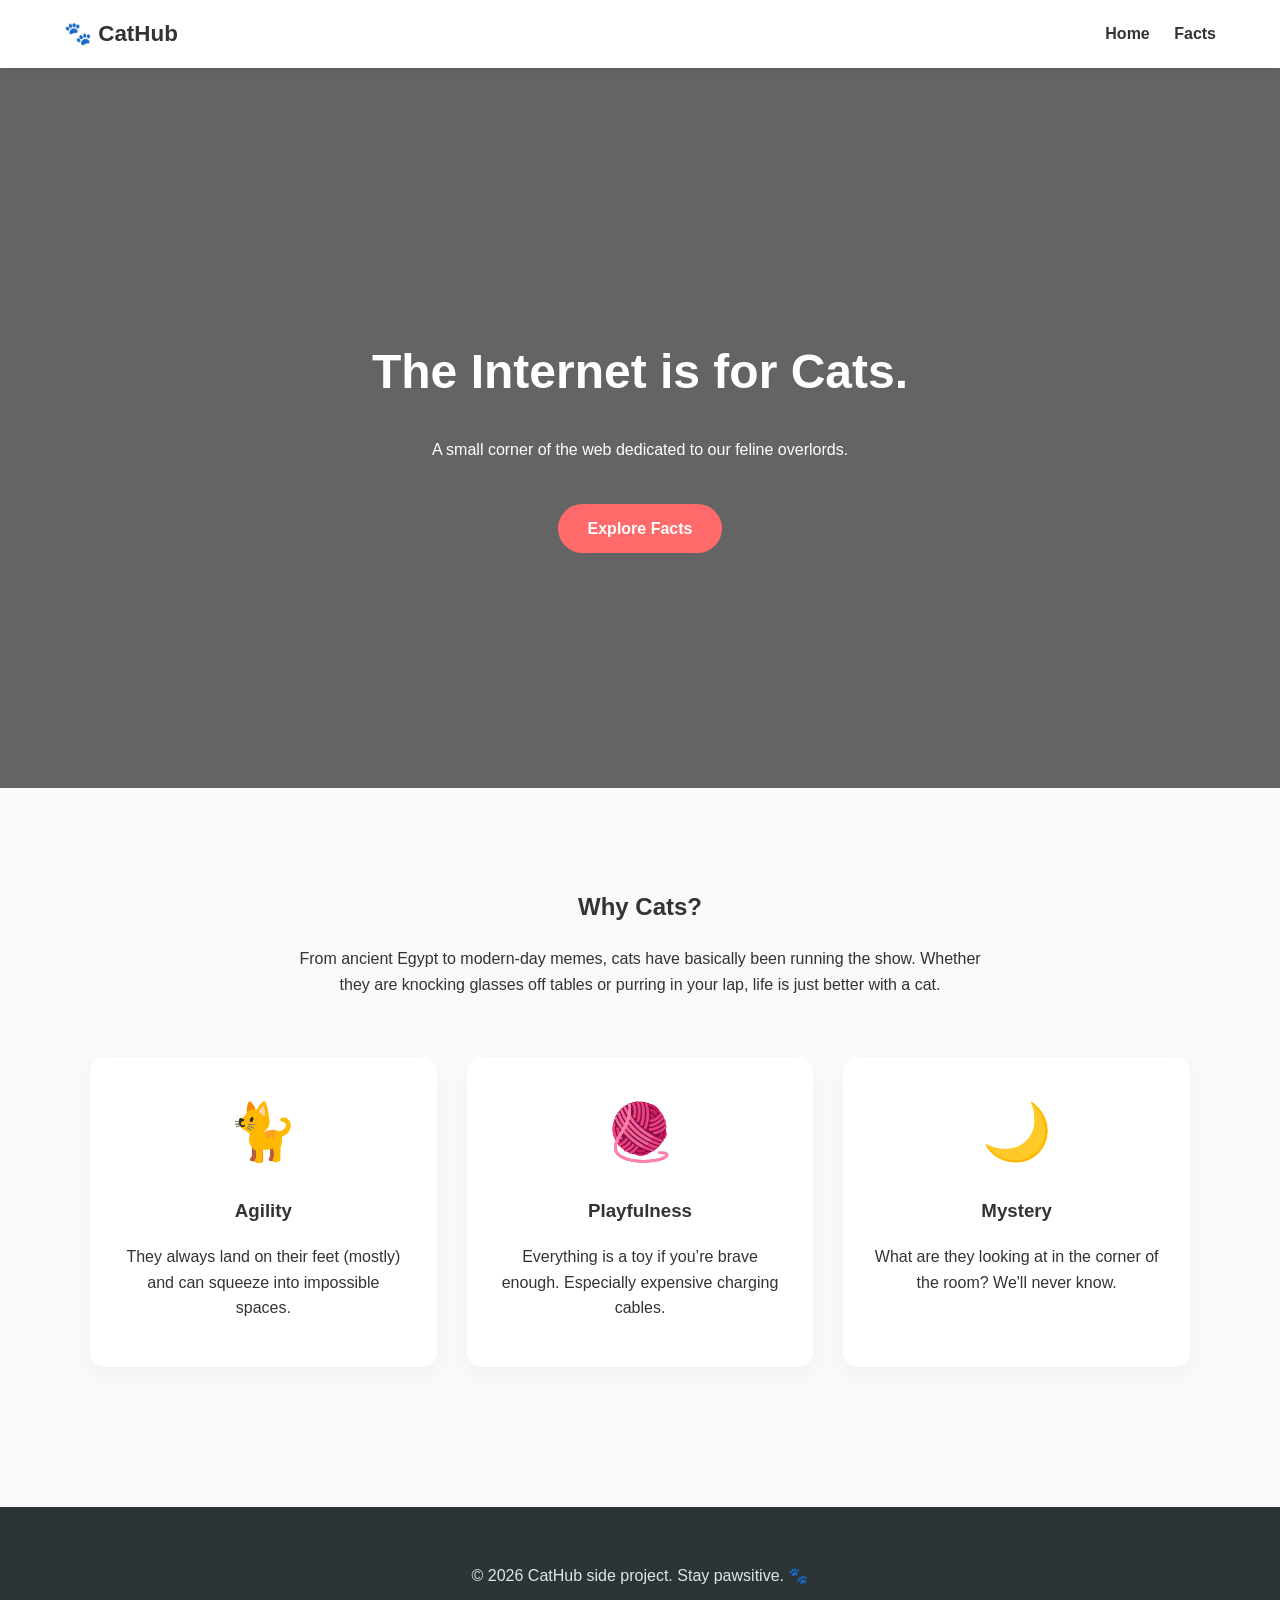
==== index.html @ 5255698d "m" ====
<!DOCTYPE html>
<html lang="en">
<head>
    <meta charset="UTF-8">
    <meta name="viewport" content="width=device-width, initial-scale=1.0">
    <title>CatHub | Home</title>
    <link rel="stylesheet" href="style.css">
</head>
<body>
    <nav>
        <a href="index.html" class="logo">🐾 CatHub</a>
        <div>
            <a href="index.html">Home</a>
            <a href="facts.html">Facts</a>
        </div>
    </nav>

    <header class="hero">
        <h1>The Internet is for Cats.</h1>
        <p>A small corner of the web dedicated to our feline overlords.</p>
        <a href="facts.html" class="btn">Explore Facts</a>
    </header>

    <section class="container content-section">
        <div class="intro-text">
            <h2>Why Cats?</h2>
            <p>From ancient Egypt to modern-day memes, cats have basically been running the show. Whether they are knocking glasses off tables or purring in your lap, life is just better with a cat.</p>
        </div>

        <div class="features">
            <div class="feature-item">
                <span>🐈</span>
                <h3>Agility</h3>
                <p>They always land on their feet (mostly) and can squeeze into impossible spaces.</p>
            </div>
            <div class="feature-item">
                <span>🧶</span>
                <h3>Playfulness</h3>
                <p>Everything is a toy if you’re brave enough. Especially expensive charging cables.</p>
            </div>
            <div class="feature-item">
                <span>🌙</span>
                <h3>Mystery</h3>
                <p>What are they looking at in the corner of the room? We'll never know.</p>
            </div>
        </div>
    </section>
    <footer>
        <p>&copy; 2026 CatHub side project. Stay pawsitive. 🐾</p>
    </footer>
</body>
</html>
---- style.css ----
/* =========================================
   GLOBAL STYLES (Used on both pages)
   ========================================= */
body {
    font-family: -apple-system, BlinkMacSystemFont, "Segoe UI", Roboto, Helvetica, Arial, sans-serif;
    margin: 0;
    line-height: 1.6;
    color: #333;
    background-color: #f9f9f9;
}

.container {
    max-width: 1100px;
    margin: 0 auto;
    padding: 0 20px;
}

/* Navigation Bar */
nav {
    display: flex;
    justify-content: space-between;
    align-items: center;
    padding: 1rem 5%;
    background: #fff;
    box-shadow: 0 2px 5px rgba(0,0,0,0.05);
}

nav a {
    text-decoration: none;
    color: #333;
    margin-left: 20px;
    font-weight: 600;
    transition: color 0.3s;
}

nav a:hover { color: #ff6b6b; }

.logo { margin-left: 0; font-size: 1.4rem; }

/* Global Footer */
footer {
    background: #2d3436;
    color: #dfe6e9;
    text-align: center;
    padding: 40px 0;
    margin-top: 60px;
}

/* =========================================
   INDEX PAGE STYLES (Home)
   ========================================= */

/* Hero Header */
.hero {
    height: 80vh;
    display: flex;
    flex-direction: column;
    justify-content: center;
    align-items: center;
    text-align: center;
    background: linear-gradient(rgba(0,0,0,0.6), rgba(0,0,0,0.6)), 
                url('https://placecats.com/1200/800');
    background-size: cover;
    background-position: center;
    color: white;
}

.hero h1 { font-size: 3rem; margin-bottom: 10px; }

.btn {
    margin-top: 25px;
    padding: 12px 30px;
    background: #ff6b6b;
    color: white;
    border-radius: 50px;
    text-decoration: none;
    font-weight: bold;
    transition: transform 0.2s, background 0.3s;
}

.btn:hover { 
    background: #ee5253; 
    transform: translateY(-3px);
}

/* Feature Section */
.content-section {
    padding: 80px 0;
    text-align: center;
}

.intro-text {
    max-width: 700px;
    margin: 0 auto 60px auto;
}

.features {
    display: flex;
    justify-content: center;
    gap: 30px;
    flex-wrap: wrap;
}

.feature-item {
    flex: 1;
    min-width: 280px;
    background: white;
    padding: 30px;
    border-radius: 15px;
    box-shadow: 0 10px 20px rgba(0,0,0,0.03);
}

.feature-item span {
    font-size: 3.5rem;
    display: block;
    margin-bottom: 15px;
}

/* =========================================
   FACTS PAGE STYLES (Facts / Grid)
   ========================================= */

.facts-header {
    text-align: center;
    padding: 50px 0 20px;
}

/* The Grid Layout */
.grid {
    display: grid;
    grid-template-columns: repeat(auto-fit, minmax(300px, 1fr));
    gap: 25px;
    padding: 40px 0;
}

/* Fact Card Styling */
.fact-card {
    background: white;
    padding: 25px;
    border-radius: 12px;
    box-shadow: 0 4px 15px rgba(0,0,0,0.05);
    border-top: 5px solid #ff6b6b;
    transition: transform 0.3s;
}

.fact-card:hover {
    transform: translateY(-5px);
}

.fact-card h3 {
    margin-top: 0;
    color: #ff6b6b;
    font-size: 1.3rem;
}

.fact-card p {
    font-size: 1rem;
    color: #636e72;
    margin-bottom: 0;
}
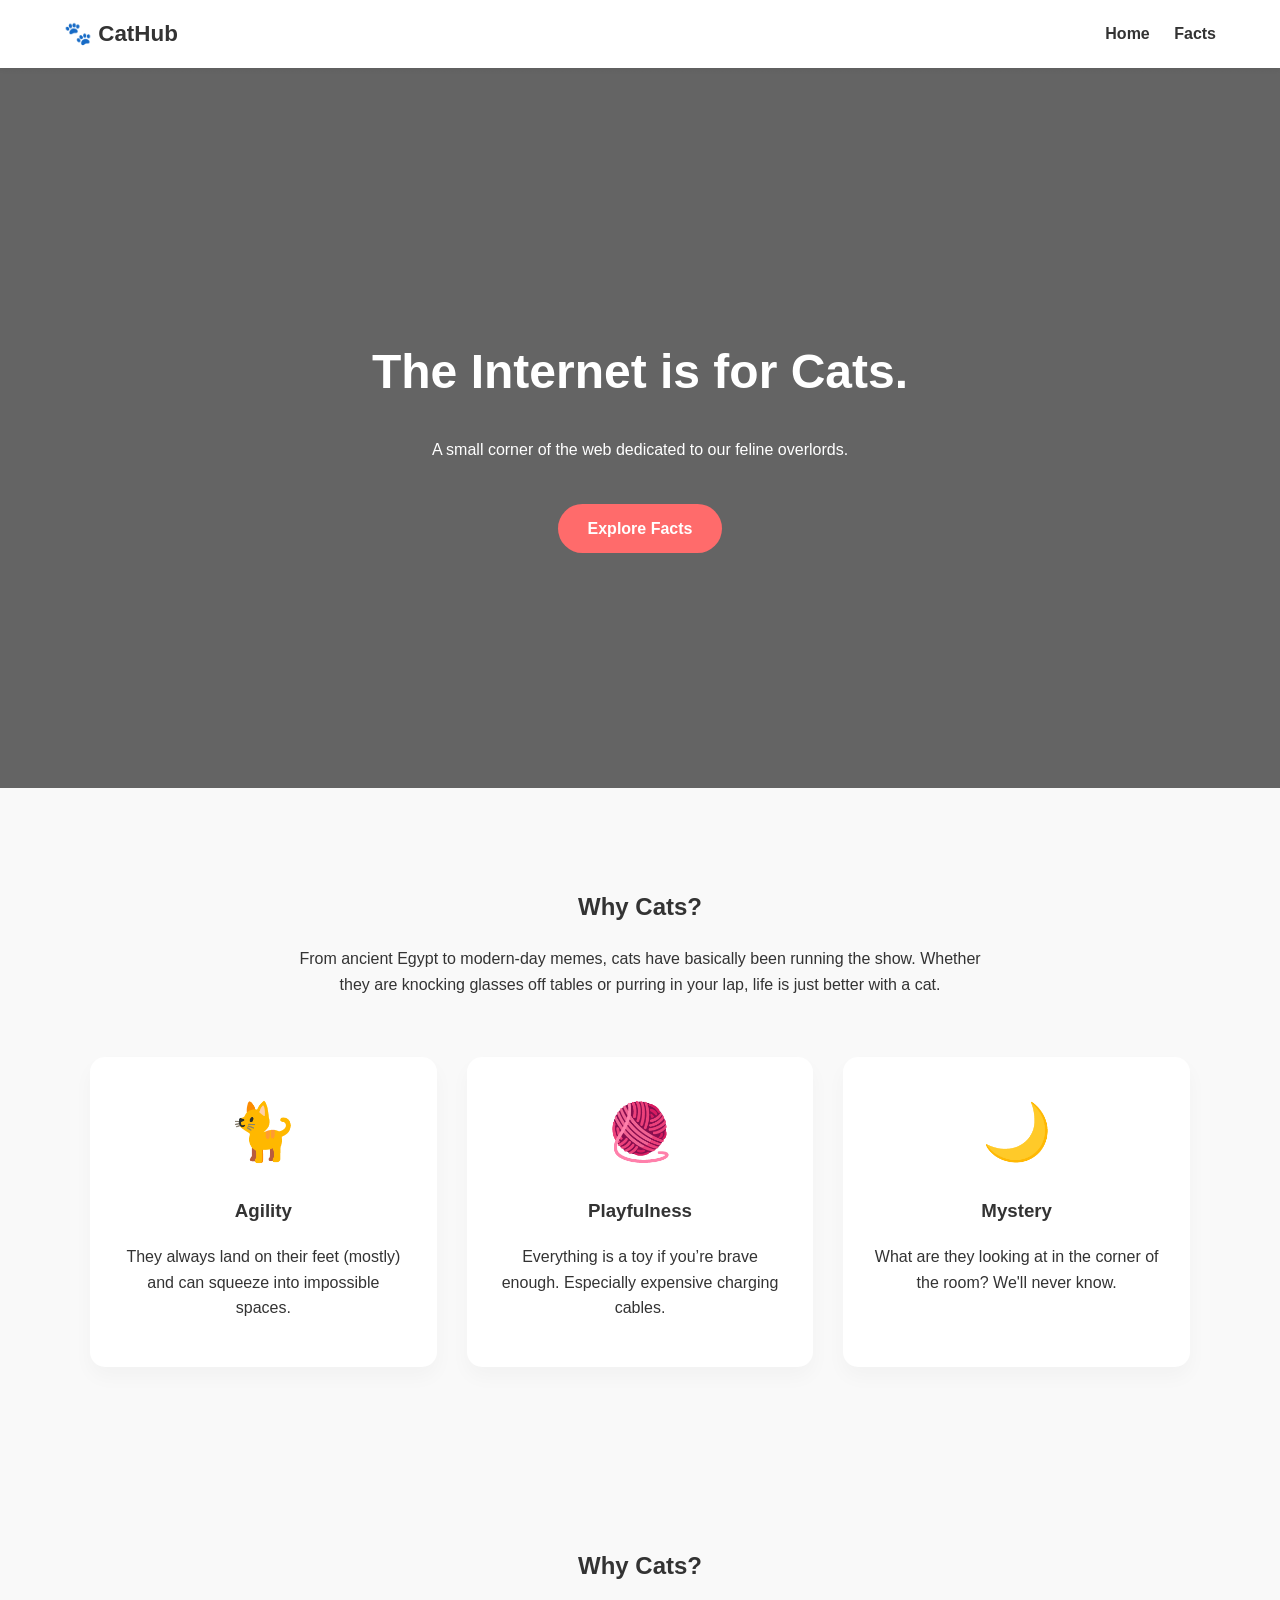
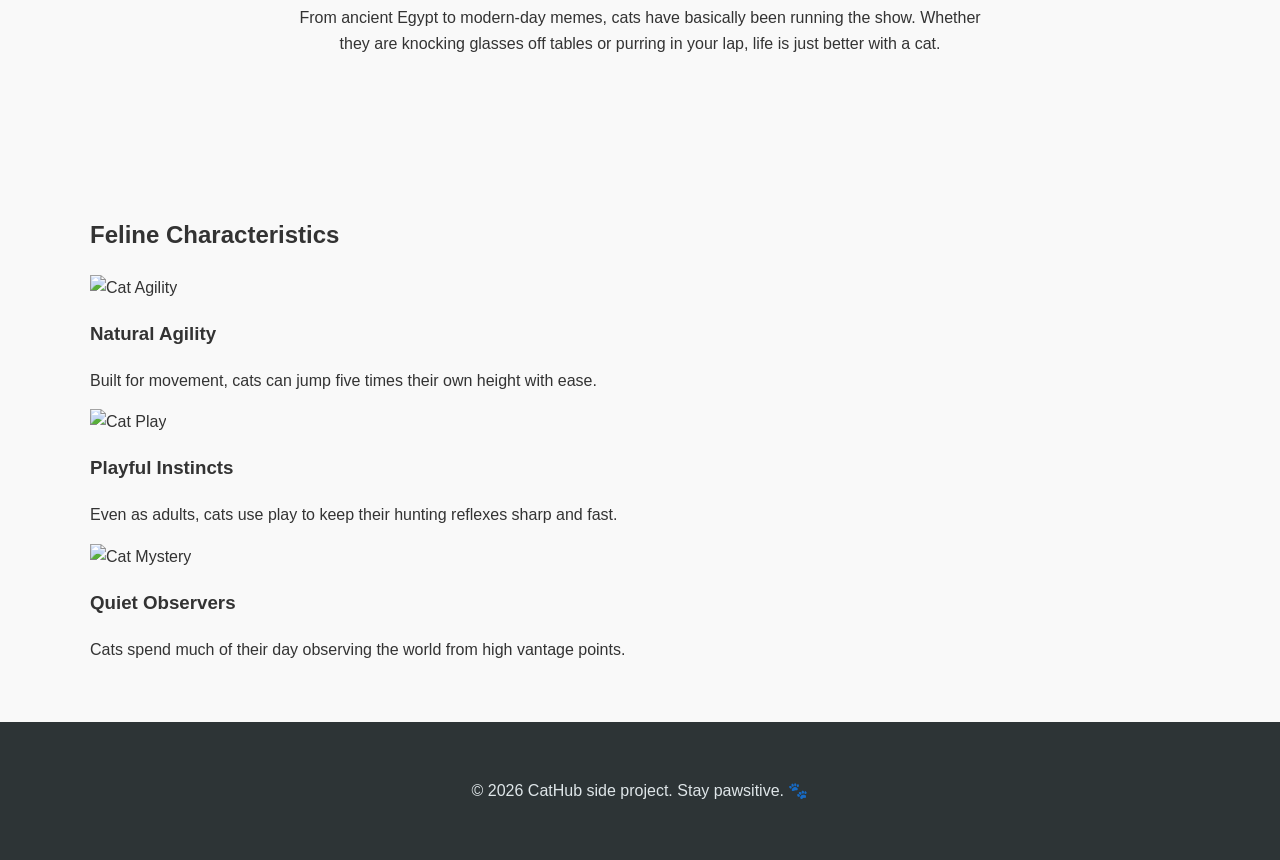
==== commit 68a42fe2: "added new sections to index" ====
--- a/index.html
+++ b/index.html
@@ -45,6 +45,45 @@
             </div>
         </div>
     </section>
+    <section class="container content-section">
+    <div class="intro-text">
+        <h2>Why Cats?</h2>
+        <p>From ancient Egypt to modern-day memes, cats have basically been running the show. Whether they are knocking glasses off tables or purring in your lap, life is just better with a cat.</p>
+    </div>
+</section>
+
+<section class="image-features-bg">
+    <div class="container">
+        <h2 class="section-title">Feline Characteristics</h2>
+        <div class="features-grid">
+            
+            <div class="feature-card">
+                <img src="https://images.unsplash.com/photo-1514888286974-6c03e2ca1dba?auto=format&fit=crop&w=500&q=80" alt="Cat Agility">
+                <div class="feature-info">
+                    <h3>Natural Agility</h3>
+                    <p>Built for movement, cats can jump five times their own height with ease.</p>
+                </div>
+            </div>
+
+            <div class="feature-card">
+                <img src="https://images.unsplash.com/photo-1495360010541-f48722b34f7d?auto=format&fit=crop&w=500&q=80" alt="Cat Play">
+                <div class="feature-info">
+                    <h3>Playful Instincts</h3>
+                    <p>Even as adults, cats use play to keep their hunting reflexes sharp and fast.</p>
+                </div>
+            </div>
+
+            <div class="feature-card">
+                <img src="https://images.unsplash.com/photo-1513245533132-31f507417b26?auto=format&fit=crop&w=500&q=80" alt="Cat Mystery">
+                <div class="feature-info">
+                    <h3>Quiet Observers</h3>
+                    <p>Cats spend much of their day observing the world from high vantage points.</p>
+                </div>
+            </div>
+
+        </div>
+    </div>
+</section>
     <footer>
         <p>&copy; 2026 CatHub side project. Stay pawsitive. 🐾</p>
     </footer>
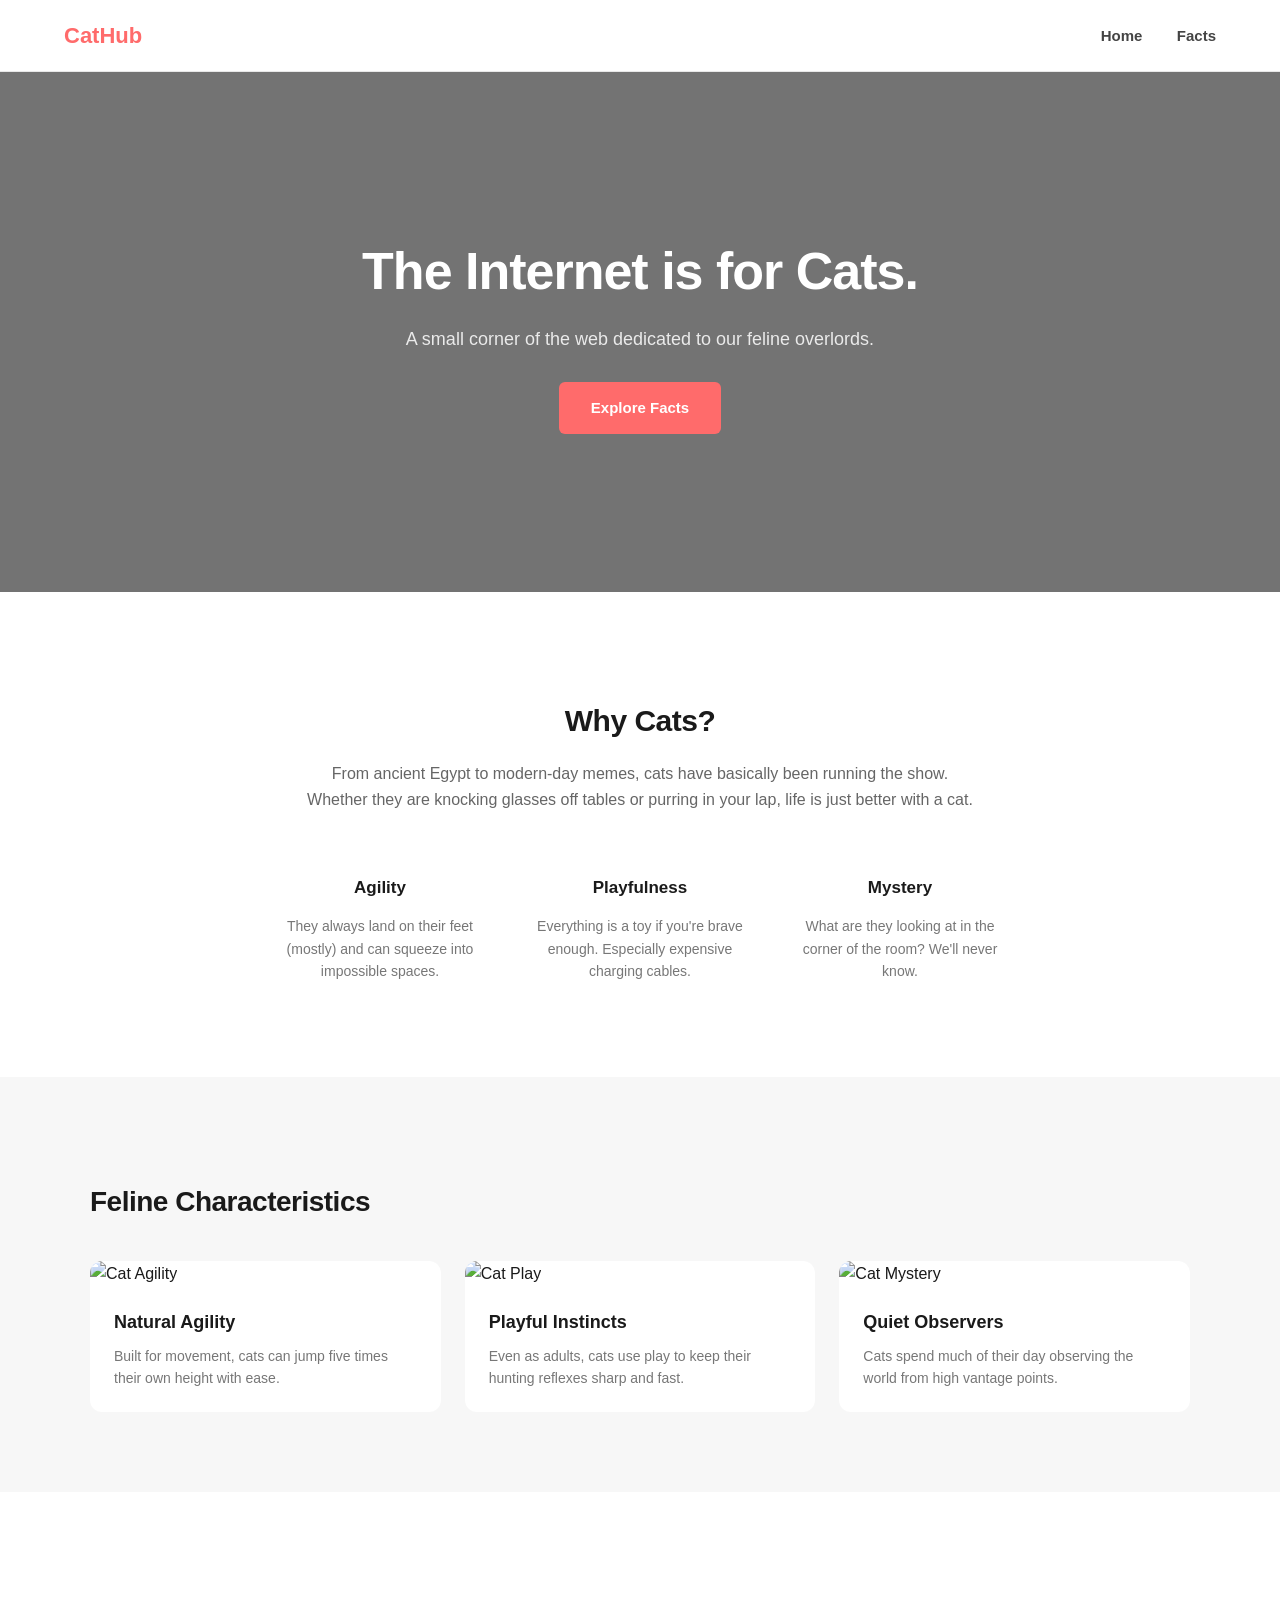
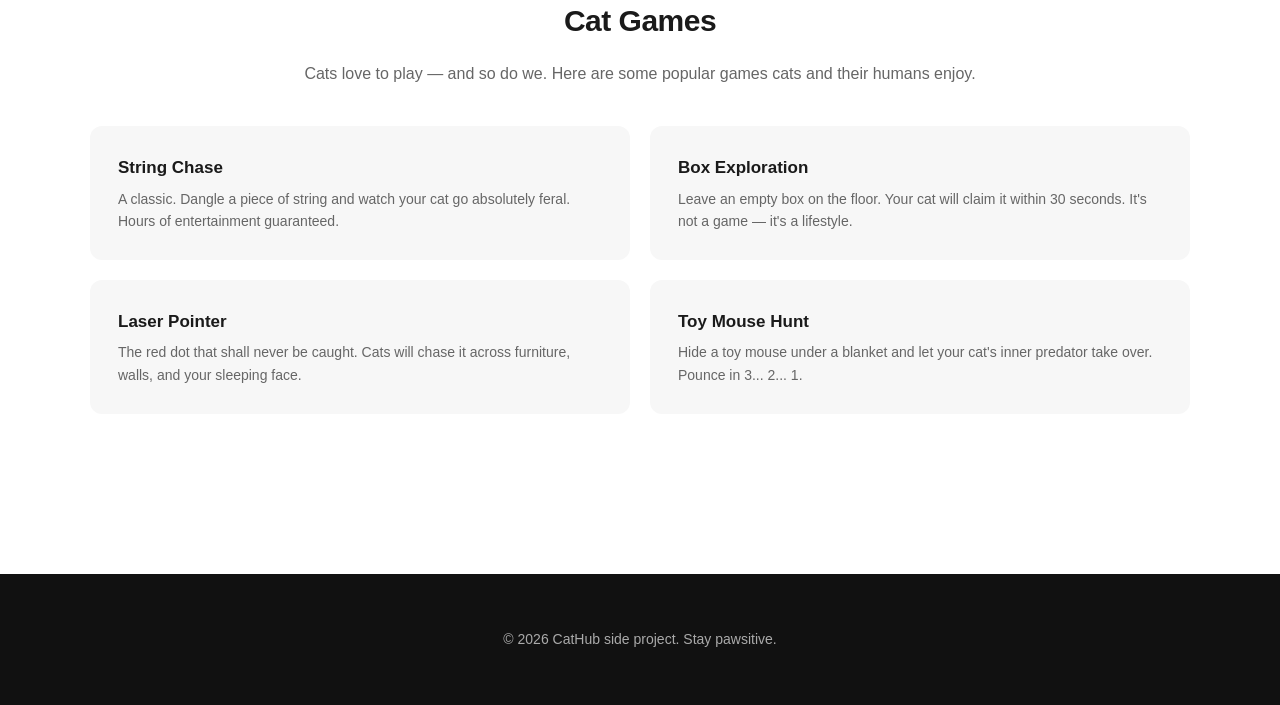
==== commit d333a8a2: "updated home" ====
--- a/index.html
+++ b/index.html
@@ -8,7 +8,7 @@
 </head>
 <body>
     <nav>
-        <a href="index.html" class="logo">🐾 CatHub</a>
+        <a href="index.html" class="logo">CatHub</a>
         <div>
             <a href="index.html">Home</a>
             <a href="facts.html">Facts</a>
@@ -29,63 +29,85 @@
 
         <div class="features">
             <div class="feature-item">
-                <span>🐈</span>
                 <h3>Agility</h3>
                 <p>They always land on their feet (mostly) and can squeeze into impossible spaces.</p>
             </div>
             <div class="feature-item">
-                <span>🧶</span>
                 <h3>Playfulness</h3>
-                <p>Everything is a toy if you’re brave enough. Especially expensive charging cables.</p>
+                <p>Everything is a toy if you're brave enough. Especially expensive charging cables.</p>
             </div>
             <div class="feature-item">
-                <span>🌙</span>
                 <h3>Mystery</h3>
                 <p>What are they looking at in the corner of the room? We'll never know.</p>
             </div>
         </div>
     </section>
-    <section class="container content-section">
-    <div class="intro-text">
-        <h2>Why Cats?</h2>
-        <p>From ancient Egypt to modern-day memes, cats have basically been running the show. Whether they are knocking glasses off tables or purring in your lap, life is just better with a cat.</p>
-    </div>
-</section>
 
-<section class="image-features-bg">
-    <div class="container">
-        <h2 class="section-title">Feline Characteristics</h2>
-        <div class="features-grid">
-            
-            <div class="feature-card">
-                <img src="https://images.unsplash.com/photo-1514888286974-6c03e2ca1dba?auto=format&fit=crop&w=500&q=80" alt="Cat Agility">
-                <div class="feature-info">
-                    <h3>Natural Agility</h3>
-                    <p>Built for movement, cats can jump five times their own height with ease.</p>
+    <section class="image-features-bg">
+        <div class="container">
+            <h2 class="section-title">Feline Characteristics</h2>
+            <div class="features-grid">
+                <div class="feature-card">
+                    <img src="https://images.unsplash.com/photo-1514888286974-6c03e2ca1dba?auto=format&fit=crop&w=500&q=80" alt="Cat Agility">
+                    <div class="feature-info">
+                        <h3>Natural Agility</h3>
+                        <p>Built for movement, cats can jump five times their own height with ease.</p>
+                    </div>
+                </div>
+                <div class="feature-card">
+                    <img src="https://images.unsplash.com/photo-1495360010541-f48722b34f7d?auto=format&fit=crop&w=500&q=80" alt="Cat Play">
+                    <div class="feature-info">
+                        <h3>Playful Instincts</h3>
+                        <p>Even as adults, cats use play to keep their hunting reflexes sharp and fast.</p>
+                    </div>
+                </div>
+                <div class="feature-card">
+                    <img src="https://images.unsplash.com/photo-1513245533132-31f507417b26?auto=format&fit=crop&w=500&q=80" alt="Cat Mystery">
+                    <div class="feature-info">
+                        <h3>Quiet Observers</h3>
+                        <p>Cats spend much of their day observing the world from high vantage points.</p>
+                    </div>
                 </div>
             </div>
+        </div>
+    </section>
 
-            <div class="feature-card">
-                <img src="https://images.unsplash.com/photo-1495360010541-f48722b34f7d?auto=format&fit=crop&w=500&q=80" alt="Cat Play">
-                <div class="feature-info">
-                    <h3>Playful Instincts</h3>
-                    <p>Even as adults, cats use play to keep their hunting reflexes sharp and fast.</p>
+    <section class="container content-section">
+        <div class="intro-text">
+            <h2>Cat Games</h2>
+            <p>Cats love to play — and so do we. Here are some popular games cats and their humans enjoy.</p>
+        </div>
+
+        <div class="games-grid">
+            <div class="game-card">
+                <div>
+                    <h3>String Chase</h3>
+                    <p>A classic. Dangle a piece of string and watch your cat go absolutely feral. Hours of entertainment guaranteed.</p>
                 </div>
             </div>
-
-            <div class="feature-card">
-                <img src="https://images.unsplash.com/photo-1513245533132-31f507417b26?auto=format&fit=crop&w=500&q=80" alt="Cat Mystery">
-                <div class="feature-info">
-                    <h3>Quiet Observers</h3>
-                    <p>Cats spend much of their day observing the world from high vantage points.</p>
+            <div class="game-card">
+                <div>
+                    <h3>Box Exploration</h3>
+                    <p>Leave an empty box on the floor. Your cat will claim it within 30 seconds. It's not a game — it's a lifestyle.</p>
                 </div>
             </div>
+            <div class="game-card">
+                <div>
+                    <h3>Laser Pointer</h3>
+                    <p>The red dot that shall never be caught. Cats will chase it across furniture, walls, and your sleeping face.</p>
+                </div>
+            </div>
+            <div class="game-card">
+                <div>
+                    <h3>Toy Mouse Hunt</h3>
+                    <p>Hide a toy mouse under a blanket and let your cat's inner predator take over. Pounce in 3... 2... 1.</p>
+                </div>
+            </div>
+        </div>
+    </section>
 
-        </div>
-    </div>
-</section>
     <footer>
-        <p>&copy; 2026 CatHub side project. Stay pawsitive. 🐾</p>
+        <p>&copy; 2026 CatHub side project. Stay pawsitive.</p>
     </footer>
 </body>
 </html>
--- a/style.css
+++ b/style.css
@@ -1,160 +1,269 @@
 /* =========================================
-   GLOBAL STYLES (Used on both pages)
+   GLOBAL STYLES
    ========================================= */
 body {
-    font-family: -apple-system, BlinkMacSystemFont, "Segoe UI", Roboto, Helvetica, Arial, sans-serif;
-    margin: 0;
+    font-family: Arial, sans-serif;
+    margin: 0;
+    padding: 0;
     line-height: 1.6;
-    color: #333;
-    background-color: #f9f9f9;
+    color: #1a1a1a;
+    background-color: #ffffff;
 }
 
 .container {
-    max-width: 1100px;
+    width: 1100px;
     margin: 0 auto;
     padding: 0 20px;
 }
 
-/* Navigation Bar */
+/* Navigation */
 nav {
     display: flex;
     justify-content: space-between;
     align-items: center;
-    padding: 1rem 5%;
-    background: #fff;
-    box-shadow: 0 2px 5px rgba(0,0,0,0.05);
+    padding: 18px 5%;
+    background: #ffffff;
+    border-bottom: 1px solid #e8e8e8;
+    position: sticky;
+    top: 0;
+    z-index: 10;
 }
 
 nav a {
     text-decoration: none;
-    color: #333;
-    margin-left: 20px;
+    color: #444;
+    margin-left: 30px;
+    font-size: 15px;
     font-weight: 600;
-    transition: color 0.3s;
+    transition: color 0.2s;
 }
 
 nav a:hover { color: #ff6b6b; }
 
-.logo { margin-left: 0; font-size: 1.4rem; }
-
-/* Global Footer */
+.logo { margin-left: 0; font-size: 22px; color: #ff6b6b; font-weight: 700; }
+
+/* Footer */
 footer {
-    background: #2d3436;
-    color: #dfe6e9;
+    background: #111;
+    color: #aaa;
     text-align: center;
     padding: 40px 0;
-    margin-top: 60px;
-}
-
-/* =========================================
-   INDEX PAGE STYLES (Home)
-   ========================================= */
-
-/* Hero Header */
+    margin-top: 80px;
+    font-size: 14px;
+}
+
+/* =========================================
+   HERO
+   ========================================= */
 .hero {
-    height: 80vh;
+    height: 520px;
     display: flex;
     flex-direction: column;
     justify-content: center;
     align-items: center;
     text-align: center;
-    background: linear-gradient(rgba(0,0,0,0.6), rgba(0,0,0,0.6)), 
+    background: linear-gradient(rgba(0,0,0,0.55), rgba(0,0,0,0.55)),
                 url('https://placecats.com/1200/800');
     background-size: cover;
     background-position: center;
-    color: white;
-}
-
-.hero h1 { font-size: 3rem; margin-bottom: 10px; }
+    color: #ffffff;
+}
+
+.hero h1 {
+    font-size: 52px;
+    font-weight: 700;
+    margin: 0 0 12px;
+    letter-spacing: -1px;
+}
+
+.hero p {
+    font-size: 18px;
+    opacity: 0.85;
+    margin: 0;
+}
 
 .btn {
-    margin-top: 25px;
-    padding: 12px 30px;
+    margin-top: 28px;
+    padding: 14px 32px;
     background: #ff6b6b;
-    color: white;
-    border-radius: 50px;
+    color: #ffffff;
+    border-radius: 6px;
     text-decoration: none;
-    font-weight: bold;
-    transition: transform 0.2s, background 0.3s;
-}
-
-.btn:hover { 
-    background: #ee5253; 
-    transform: translateY(-3px);
-}
-
-/* Feature Section */
+    font-weight: 700;
+    font-size: 15px;
+    display: inline-block;
+    transition: background 0.2s, transform 0.2s;
+}
+
+.btn:hover {
+    background: #e85555;
+    transform: translateY(-2px);
+}
+
+/* =========================================
+   CONTENT SECTIONS
+   ========================================= */
 .content-section {
     padding: 80px 0;
     text-align: center;
 }
 
 .intro-text {
-    max-width: 700px;
-    margin: 0 auto 60px auto;
-}
-
+    max-width: 680px;
+    margin: 0 auto;
+}
+
+.intro-text h2 {
+    font-size: 30px;
+    font-weight: 700;
+    margin-bottom: 14px;
+    letter-spacing: -0.5px;
+}
+
+.intro-text p {
+    color: #666;
+    font-size: 16px;
+}
+
+.section-title {
+    font-size: 28px;
+    font-weight: 700;
+    margin-bottom: 36px;
+    letter-spacing: -0.5px;
+}
+
+/* Feature emoji row */
 .features {
     display: flex;
     justify-content: center;
-    gap: 30px;
-    flex-wrap: wrap;
+    gap: 40px;
+    margin-top: 50px;
 }
 
 .feature-item {
+    width: 220px;
+    text-align: center;
+}
+
+.feature-item span { font-size: 38px; }
+
+.feature-item h3 {
+    margin: 12px 0 8px;
+    font-size: 17px;
+    font-weight: 700;
+}
+
+.feature-item p {
+    font-size: 14px;
+    color: #777;
+}
+
+/* =========================================
+   IMAGE FEATURE CARDS
+   ========================================= */
+.image-features-bg {
+    background-color: #f7f7f7;
+    padding: 80px 0;
+}
+
+.features-grid {
+    display: flex;
+    justify-content: space-between;
+    gap: 24px;
+}
+
+.feature-card {
     flex: 1;
-    min-width: 280px;
-    background: white;
-    padding: 30px;
-    border-radius: 15px;
-    box-shadow: 0 10px 20px rgba(0,0,0,0.03);
-}
-
-.feature-item span {
-    font-size: 3.5rem;
-    display: block;
-    margin-bottom: 15px;
-}
-
-/* =========================================
-   FACTS PAGE STYLES (Facts / Grid)
-   ========================================= */
-
-.facts-header {
-    text-align: center;
-    padding: 50px 0 20px;
-}
-
-/* The Grid Layout */
-.grid {
+    background: #ffffff;
+    border-radius: 12px;
+    overflow: hidden;
+    transition: transform 0.25s, box-shadow 0.25s;
+}
+
+.feature-card:hover {
+    transform: translateY(-6px);
+    box-shadow: 0 12px 28px rgba(0,0,0,0.09);
+}
+
+.feature-card img {
+    width: 100%;
+    height: 200px;
+    object-fit: cover;
+}
+
+.feature-info {
+    padding: 22px 24px;
+}
+
+.feature-info h3 {
+    margin: 0 0 8px;
+    font-size: 18px;
+    font-weight: 700;
+    color: #1a1a1a;
+}
+
+.feature-info p {
+    margin: 0;
+    color: #777;
+    font-size: 14px;
+    line-height: 1.6;
+}
+
+/* =========================================
+   CAT GAMES
+   ========================================= */
+.games-grid {
     display: grid;
-    grid-template-columns: repeat(auto-fit, minmax(300px, 1fr));
-    gap: 25px;
-    padding: 40px 0;
-}
-
-/* Fact Card Styling */
-.fact-card {
-    background: white;
-    padding: 25px;
+    grid-template-columns: repeat(2, 1fr);
+    gap: 20px;
+    margin-top: 40px;
+    text-align: left;
+}
+
+.game-card {
+    background: #f7f7f7;
     border-radius: 12px;
-    box-shadow: 0 4px 15px rgba(0,0,0,0.05);
-    border-top: 5px solid #ff6b6b;
-    transition: transform 0.3s;
-}
-
-.fact-card:hover {
-    transform: translateY(-5px);
-}
-
-.fact-card h3 {
-    margin-top: 0;
-    color: #ff6b6b;
-    font-size: 1.3rem;
-}
-
-.fact-card p {
-    font-size: 1rem;
-    color: #636e72;
-    margin-bottom: 0;
+    padding: 28px;
+    display: flex;
+    gap: 20px;
+    align-items: flex-start;
+    transition: background 0.2s, transform 0.2s;
+}
+
+.game-card:hover {
+    background: #fff0f0;
+    transform: translateY(-3px);
+}
+
+.game-card .icon {
+    font-size: 32px;
+    line-height: 1;
+    flex-shrink: 0;
+}
+
+.game-card h3 {
+    margin: 0 0 6px;
+    font-size: 17px;
+    font-weight: 700;
+    color: #1a1a1a;
+}
+
+.game-card p {
+    margin: 0;
+    font-size: 14px;
+    color: #666;
+    line-height: 1.6;
+}
+
+
+/* =========================================
+   RESPONSIVE
+   ========================================= */
+@media (max-width: 1100px) {
+    .container { width: 90%; }
+    .features-grid { flex-direction: column; align-items: center; }
+    .feature-card { width: 100%; max-width: 500px; }
+    .fact-card { width: 100%; }
+    .games-grid { grid-template-columns: 1fr; }
+    .features { flex-direction: column; align-items: center; }
 }
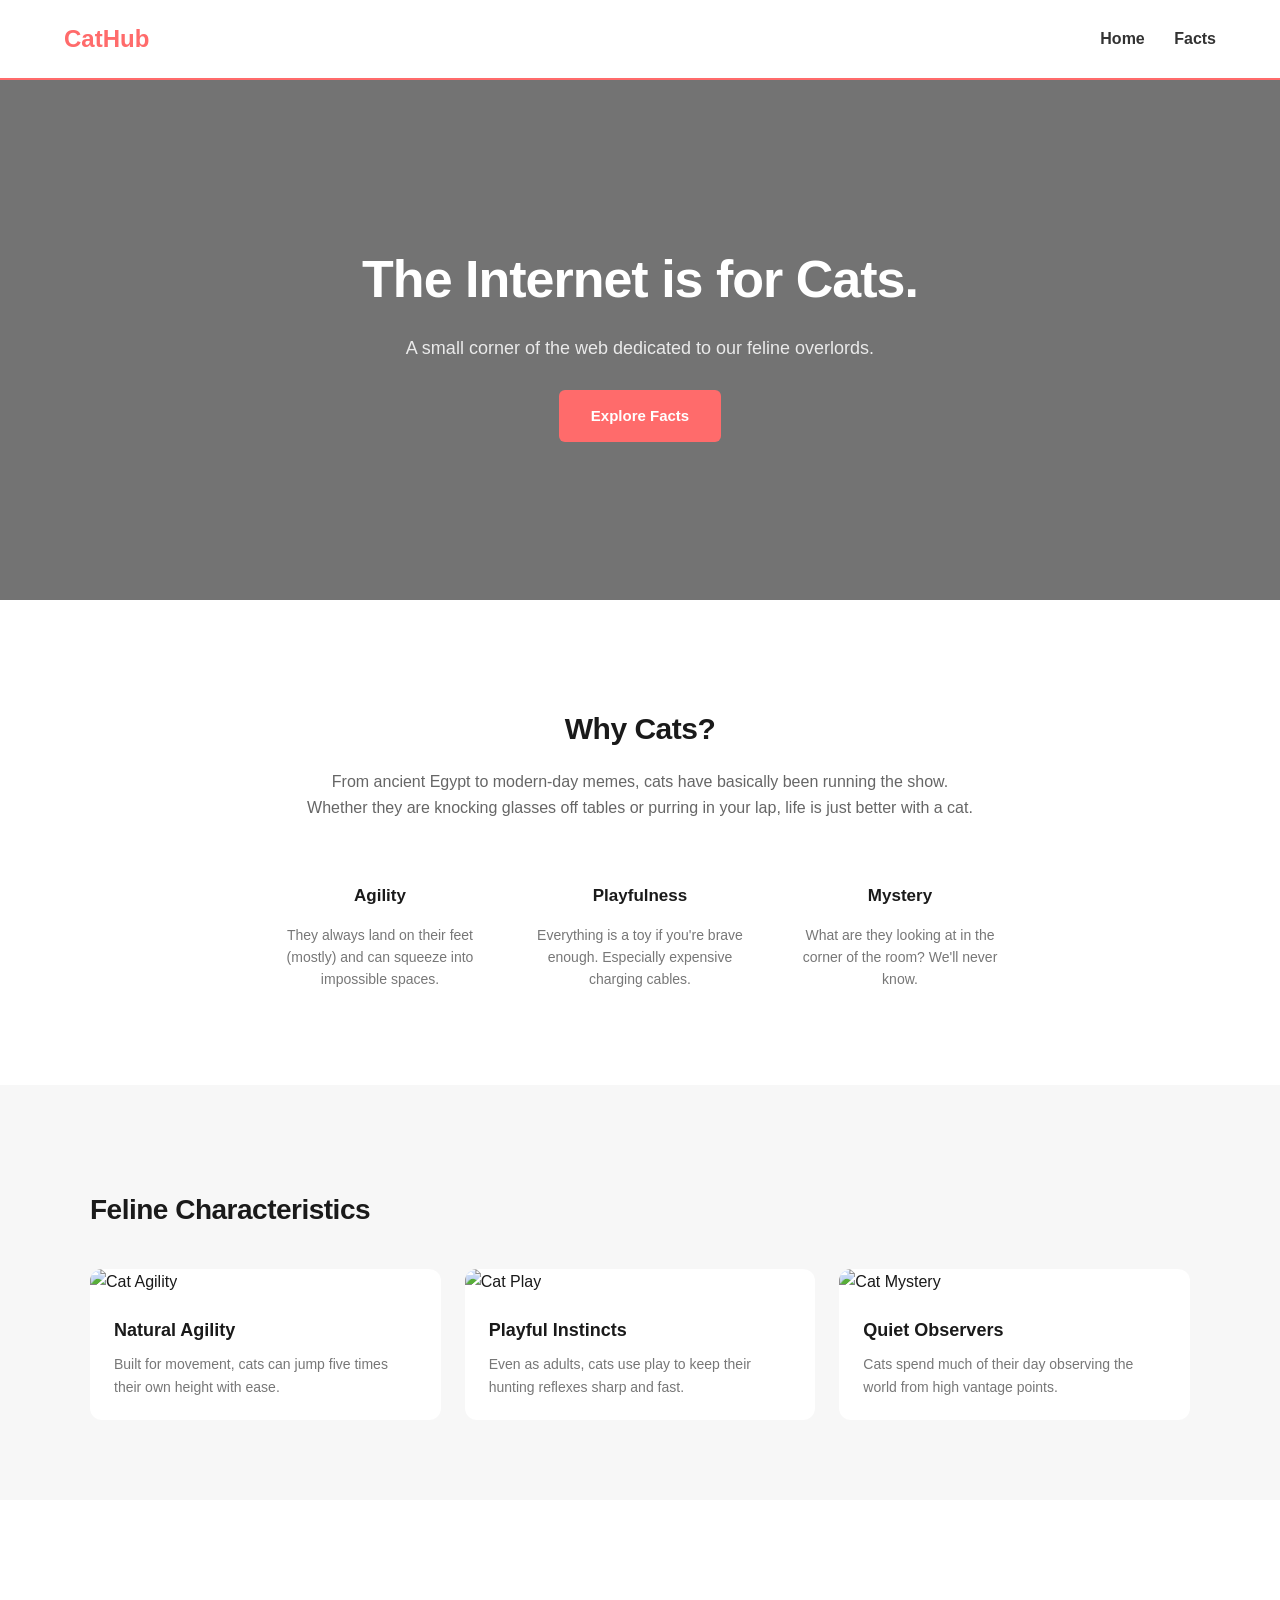
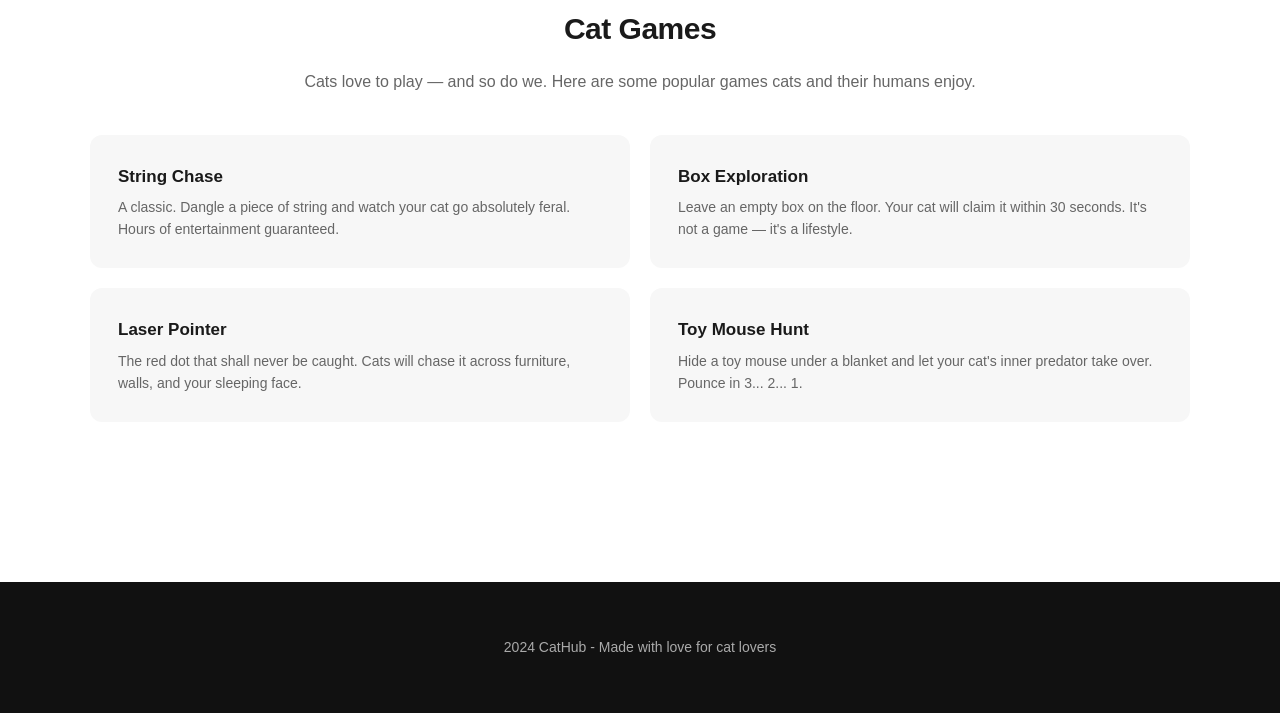
==== commit 7c02670f: "final changes" ====
--- a/index.html
+++ b/index.html
@@ -107,7 +107,7 @@
     </section>
 
     <footer>
-        <p>&copy; 2026 CatHub side project. Stay pawsitive.</p>
+        <p>2024 CatHub - Made with love for cat lovers</p>
     </footer>
 </body>
 </html>
--- a/style.css
+++ b/style.css
@@ -1,6 +1,3 @@
-/* =========================================
-   GLOBAL STYLES
-   ========================================= */
 body {
     font-family: Arial, sans-serif;
     margin: 0;
@@ -16,33 +13,29 @@
     padding: 0 20px;
 }
 
-/* Navigation */
 nav {
+    
     display: flex;
     justify-content: space-between;
     align-items: center;
-    padding: 18px 5%;
+    padding: 20px 5%;
     background: #ffffff;
-    border-bottom: 1px solid #e8e8e8;
-    position: sticky;
-    top: 0;
-    z-index: 10;
+    border-bottom: 2px solid #ff6b6b;
 }
 
 nav a {
     text-decoration: none;
-    color: #444;
-    margin-left: 30px;
-    font-size: 15px;
-    font-weight: 600;
-    transition: color 0.2s;
+    color: #333333;
+    margin-left: 25px;
+    font-weight: bold;
+    font-size: 16px;
+    transition: 0.3s;
 }
 
 nav a:hover { color: #ff6b6b; }
 
-.logo { margin-left: 0; font-size: 22px; color: #ff6b6b; font-weight: 700; }
-
-/* Footer */
+.logo { margin-left: 0; font-size: 24px; color: #ff6b6b; text-decoration: none; }
+
 footer {
     background: #111;
     color: #aaa;
@@ -52,9 +45,6 @@
     font-size: 14px;
 }
 
-/* =========================================
-   HERO
-   ========================================= */
 .hero {
     height: 520px;
     display: flex;
@@ -100,9 +90,6 @@
     transform: translateY(-2px);
 }
 
-/* =========================================
-   CONTENT SECTIONS
-   ========================================= */
 .content-section {
     padding: 80px 0;
     text-align: center;
@@ -132,7 +119,6 @@
     letter-spacing: -0.5px;
 }
 
-/* Feature emoji row */
 .features {
     display: flex;
     justify-content: center;
@@ -158,9 +144,6 @@
     color: #777;
 }
 
-/* =========================================
-   IMAGE FEATURE CARDS
-   ========================================= */
 .image-features-bg {
     background-color: #f7f7f7;
     padding: 80px 0;
@@ -209,9 +192,6 @@
     line-height: 1.6;
 }
 
-/* =========================================
-   CAT GAMES
-   ========================================= */
 .games-grid {
     display: grid;
     grid-template-columns: repeat(2, 1fr);
@@ -255,10 +235,6 @@
     line-height: 1.6;
 }
 
-
-/* =========================================
-   RESPONSIVE
-   ========================================= */
 @media (max-width: 1100px) {
     .container { width: 90%; }
     .features-grid { flex-direction: column; align-items: center; }
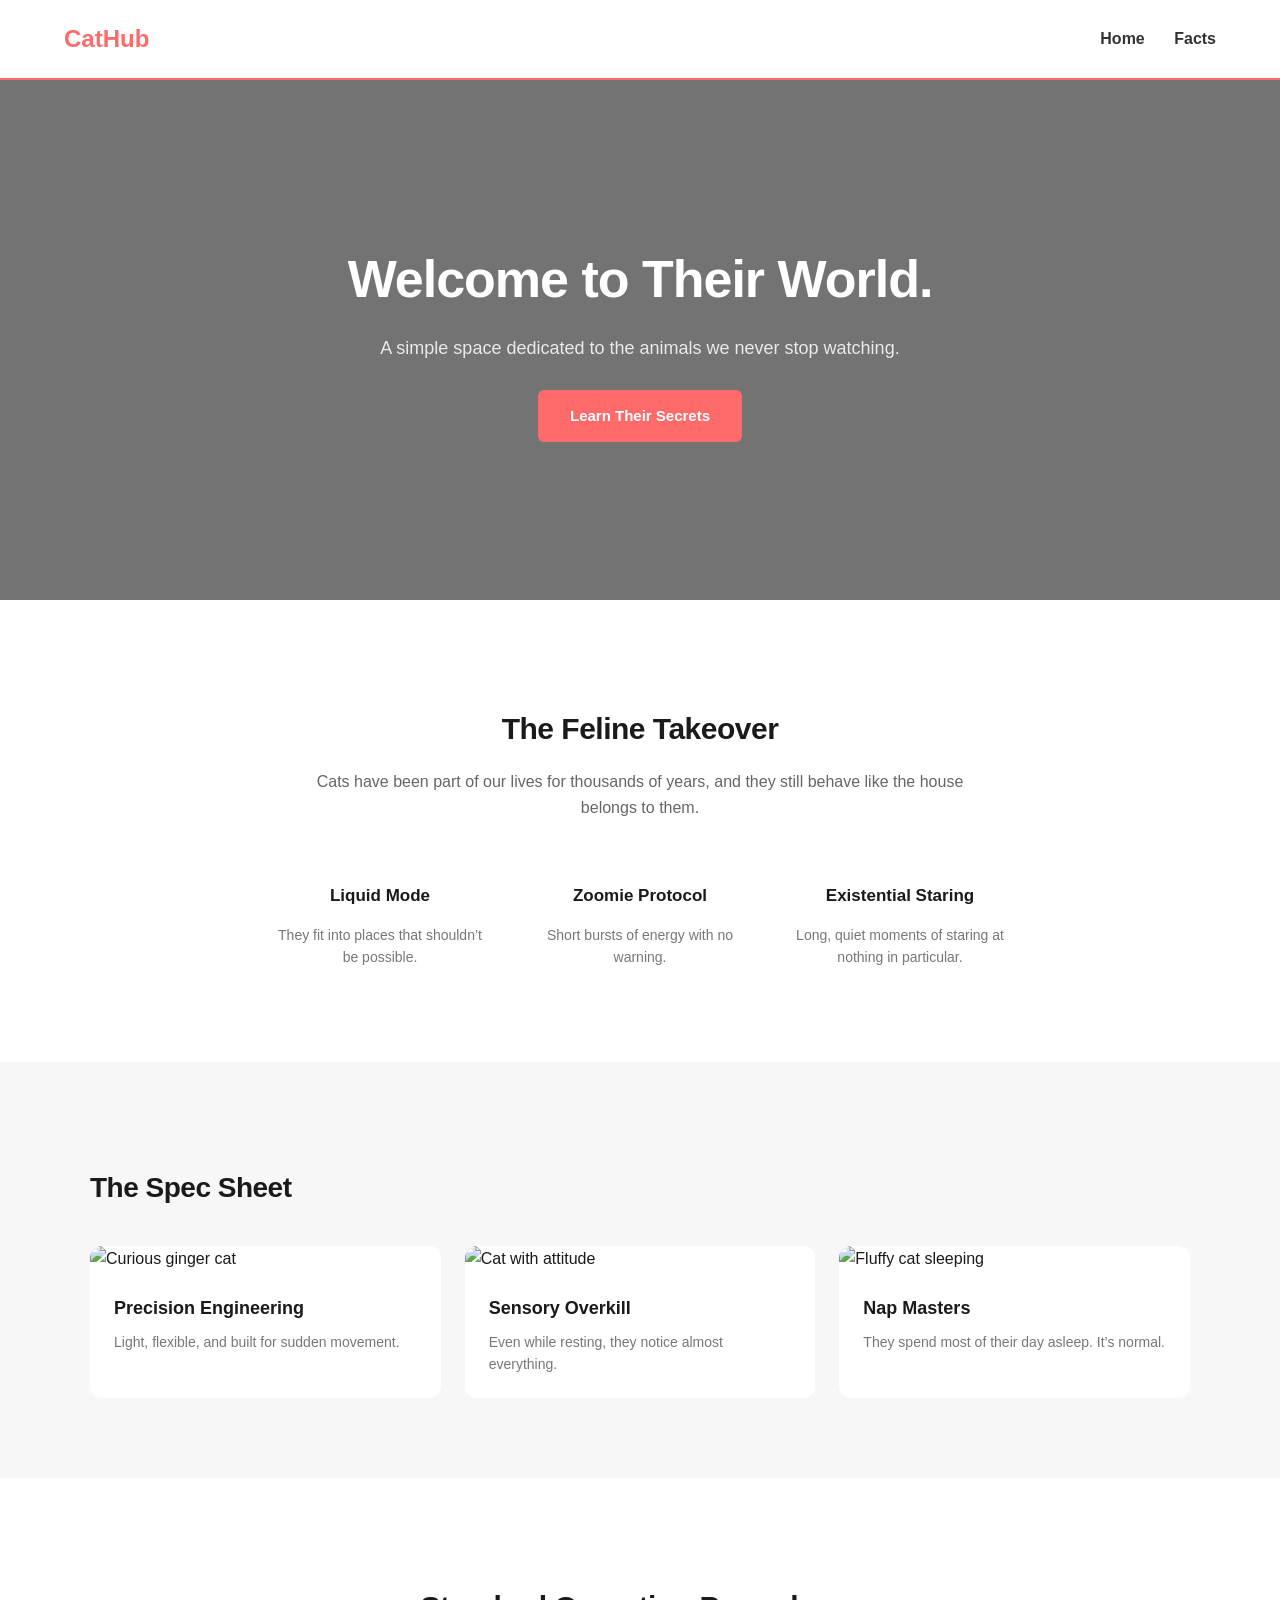
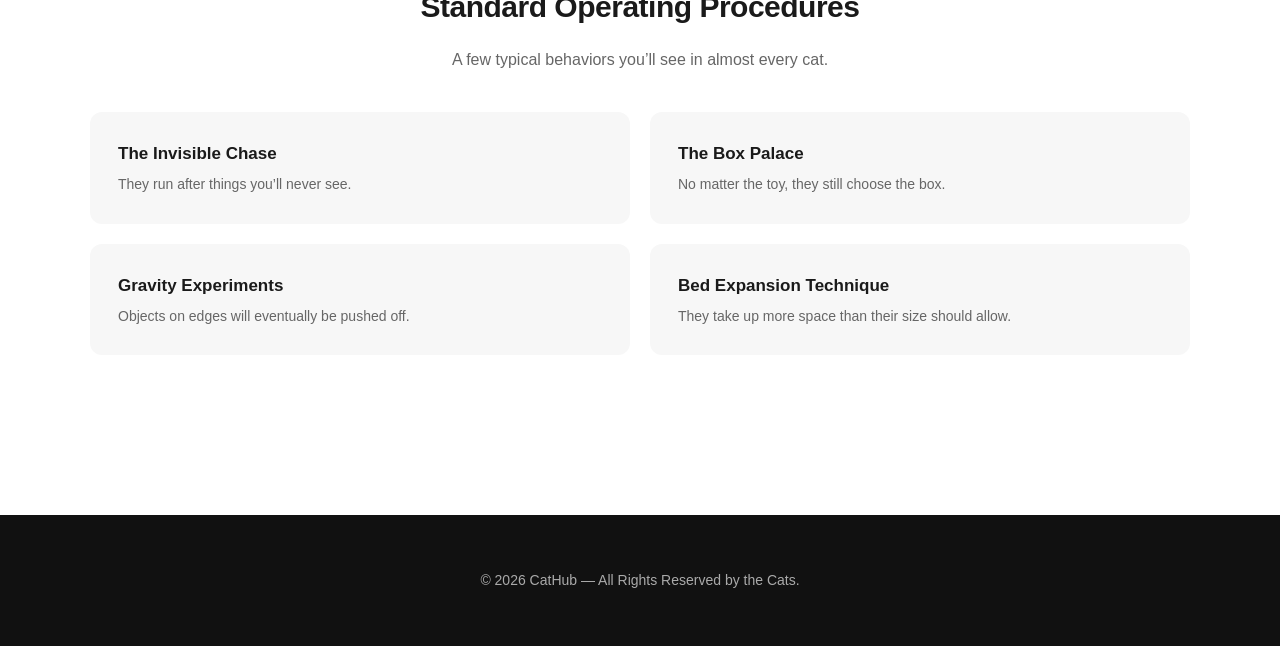
==== commit 8e44b383: "new images in index" ====
--- a/index.html
+++ b/index.html
@@ -3,7 +3,7 @@
 <head>
     <meta charset="UTF-8">
     <meta name="viewport" content="width=device-width, initial-scale=1.0">
-    <title>CatHub | Home</title>
+    <title>CatHub | The Internet’s True Purpose</title>
     <link rel="stylesheet" href="style.css">
 </head>
 <body>
@@ -16,98 +16,105 @@
     </nav>
 
     <header class="hero">
-        <h1>The Internet is for Cats.</h1>
-        <p>A small corner of the web dedicated to our feline overlords.</p>
-        <a href="facts.html" class="btn">Explore Facts</a>
+        <h1>Welcome to Their World.</h1>
+        <p>A simple space dedicated to the animals we never stop watching.</p>
+        <a href="facts.html" class="btn">Learn Their Secrets</a>
     </header>
 
     <section class="container content-section">
         <div class="intro-text">
-            <h2>Why Cats?</h2>
-            <p>From ancient Egypt to modern-day memes, cats have basically been running the show. Whether they are knocking glasses off tables or purring in your lap, life is just better with a cat.</p>
+            <h2>The Feline Takeover</h2>
+            <p>Cats have been part of our lives for thousands of years, and they still behave like the house belongs to them.</p>
         </div>
 
         <div class="features">
             <div class="feature-item">
-                <h3>Agility</h3>
-                <p>They always land on their feet (mostly) and can squeeze into impossible spaces.</p>
+                <h3>Liquid Mode</h3>
+                <p>They fit into places that shouldn’t be possible.</p>
             </div>
             <div class="feature-item">
-                <h3>Playfulness</h3>
-                <p>Everything is a toy if you're brave enough. Especially expensive charging cables.</p>
+                <h3>Zoomie Protocol</h3>
+                <p>Short bursts of energy with no warning.</p>
             </div>
             <div class="feature-item">
-                <h3>Mystery</h3>
-                <p>What are they looking at in the corner of the room? We'll never know.</p>
+                <h3>Existential Staring</h3>
+                <p>Long, quiet moments of staring at nothing in particular.</p>
             </div>
         </div>
     </section>
 
     <section class="image-features-bg">
         <div class="container">
-            <h2 class="section-title">Feline Characteristics</h2>
+            <h2 class="section-title">The Spec Sheet</h2>
             <div class="features-grid">
+
                 <div class="feature-card">
-                    <img src="https://images.unsplash.com/photo-1514888286974-6c03e2ca1dba?auto=format&fit=crop&w=500&q=80" alt="Cat Agility">
+                    <img src="https://images.unsplash.com/photo-1518791841217-8f162f1e1131?fm=jpg&q=60&w=3000&auto=format&fit=crop&ixlib=rb-4.1.0&ixid=M3wxMjA3fDB8MHxzZWFyY2h8NHx8Y2F0c3xlbnwwfHwwfHx8MA%3D%3D" alt="Curious ginger cat">
                     <div class="feature-info">
-                        <h3>Natural Agility</h3>
-                        <p>Built for movement, cats can jump five times their own height with ease.</p>
+                        <h3>Precision Engineering</h3>
+                        <p>Light, flexible, and built for sudden movement.</p>
                     </div>
                 </div>
+
                 <div class="feature-card">
-                    <img src="https://images.unsplash.com/photo-1495360010541-f48722b34f7d?auto=format&fit=crop&w=500&q=80" alt="Cat Play">
+                    <img src="https://images.unsplash.com/photo-1516280030429-27679b3dc9cf?w=600&auto=format&fit=crop&q=60&ixlib=rb-4.1.0&ixid=M3wxMjA3fDB8MHxzZWFyY2h8MTJ8fGNhdHN8ZW58MHx8MHx8fDA%3D" alt="Cat with attitude">
                     <div class="feature-info">
-                        <h3>Playful Instincts</h3>
-                        <p>Even as adults, cats use play to keep their hunting reflexes sharp and fast.</p>
+                        <h3>Sensory Overkill</h3>
+                        <p>Even while resting, they notice almost everything.</p>
                     </div>
                 </div>
+
                 <div class="feature-card">
-                    <img src="https://images.unsplash.com/photo-1513245533132-31f507417b26?auto=format&fit=crop&w=500&q=80" alt="Cat Mystery">
+                    <img src="https://images.unsplash.com/photo-1541781774459-bb2af2f05b55?fm=jpg&q=60&w=3000&auto=format&fit=crop&ixlib=rb-4.1.0&ixid=M3wxMjA3fDB8MHxzZWFyY2h8MTh8fGNhdHN8ZW58MHx8MHx8fDA%3D" alt="Fluffy cat sleeping">
                     <div class="feature-info">
-                        <h3>Quiet Observers</h3>
-                        <p>Cats spend much of their day observing the world from high vantage points.</p>
+                        <h3>Nap Masters</h3>
+                        <p>They spend most of their day asleep. It’s normal.</p>
                     </div>
                 </div>
+
             </div>
         </div>
     </section>
 
     <section class="container content-section">
         <div class="intro-text">
-            <h2>Cat Games</h2>
-            <p>Cats love to play — and so do we. Here are some popular games cats and their humans enjoy.</p>
+            <h2>Standard Operating Procedures</h2>
+            <p>A few typical behaviors you’ll see in almost every cat.</p>
         </div>
 
         <div class="games-grid">
             <div class="game-card">
                 <div>
-                    <h3>String Chase</h3>
-                    <p>A classic. Dangle a piece of string and watch your cat go absolutely feral. Hours of entertainment guaranteed.</p>
+                    <h3>The Invisible Chase</h3>
+                    <p>They run after things you’ll never see.</p>
                 </div>
             </div>
+
             <div class="game-card">
                 <div>
-                    <h3>Box Exploration</h3>
-                    <p>Leave an empty box on the floor. Your cat will claim it within 30 seconds. It's not a game — it's a lifestyle.</p>
+                    <h3>The Box Palace</h3>
+                    <p>No matter the toy, they still choose the box.</p>
                 </div>
             </div>
+
             <div class="game-card">
                 <div>
-                    <h3>Laser Pointer</h3>
-                    <p>The red dot that shall never be caught. Cats will chase it across furniture, walls, and your sleeping face.</p>
+                    <h3>Gravity Experiments</h3>
+                    <p>Objects on edges will eventually be pushed off.</p>
                 </div>
             </div>
+
             <div class="game-card">
                 <div>
-                    <h3>Toy Mouse Hunt</h3>
-                    <p>Hide a toy mouse under a blanket and let your cat's inner predator take over. Pounce in 3... 2... 1.</p>
+                    <h3>Bed Expansion Technique</h3>
+                    <p>They take up more space than their size should allow.</p>
                 </div>
             </div>
         </div>
     </section>
 
     <footer>
-        <p>2024 CatHub - Made with love for cat lovers</p>
+        <p>&copy; 2026 CatHub — All Rights Reserved by the Cats.</p>
     </footer>
 </body>
 </html>
--- a/style.css
+++ b/style.css
@@ -53,7 +53,7 @@
     align-items: center;
     text-align: center;
     background: linear-gradient(rgba(0,0,0,0.55), rgba(0,0,0,0.55)),
-                url('https://placecats.com/1200/800');
+                url('https://images.unsplash.com/photo-1532386236358-a33d8a9434e3?fm=jpg&q=60&w=3000&auto=format&fit=crop&ixlib=rb-4.1.0&ixid=M3wxMjA3fDB8MHxzZWFyY2h8MjB8fGNhdHN8ZW58MHx8MHx8fDA%3D');
     background-size: cover;
     background-position: center;
     color: #ffffff;
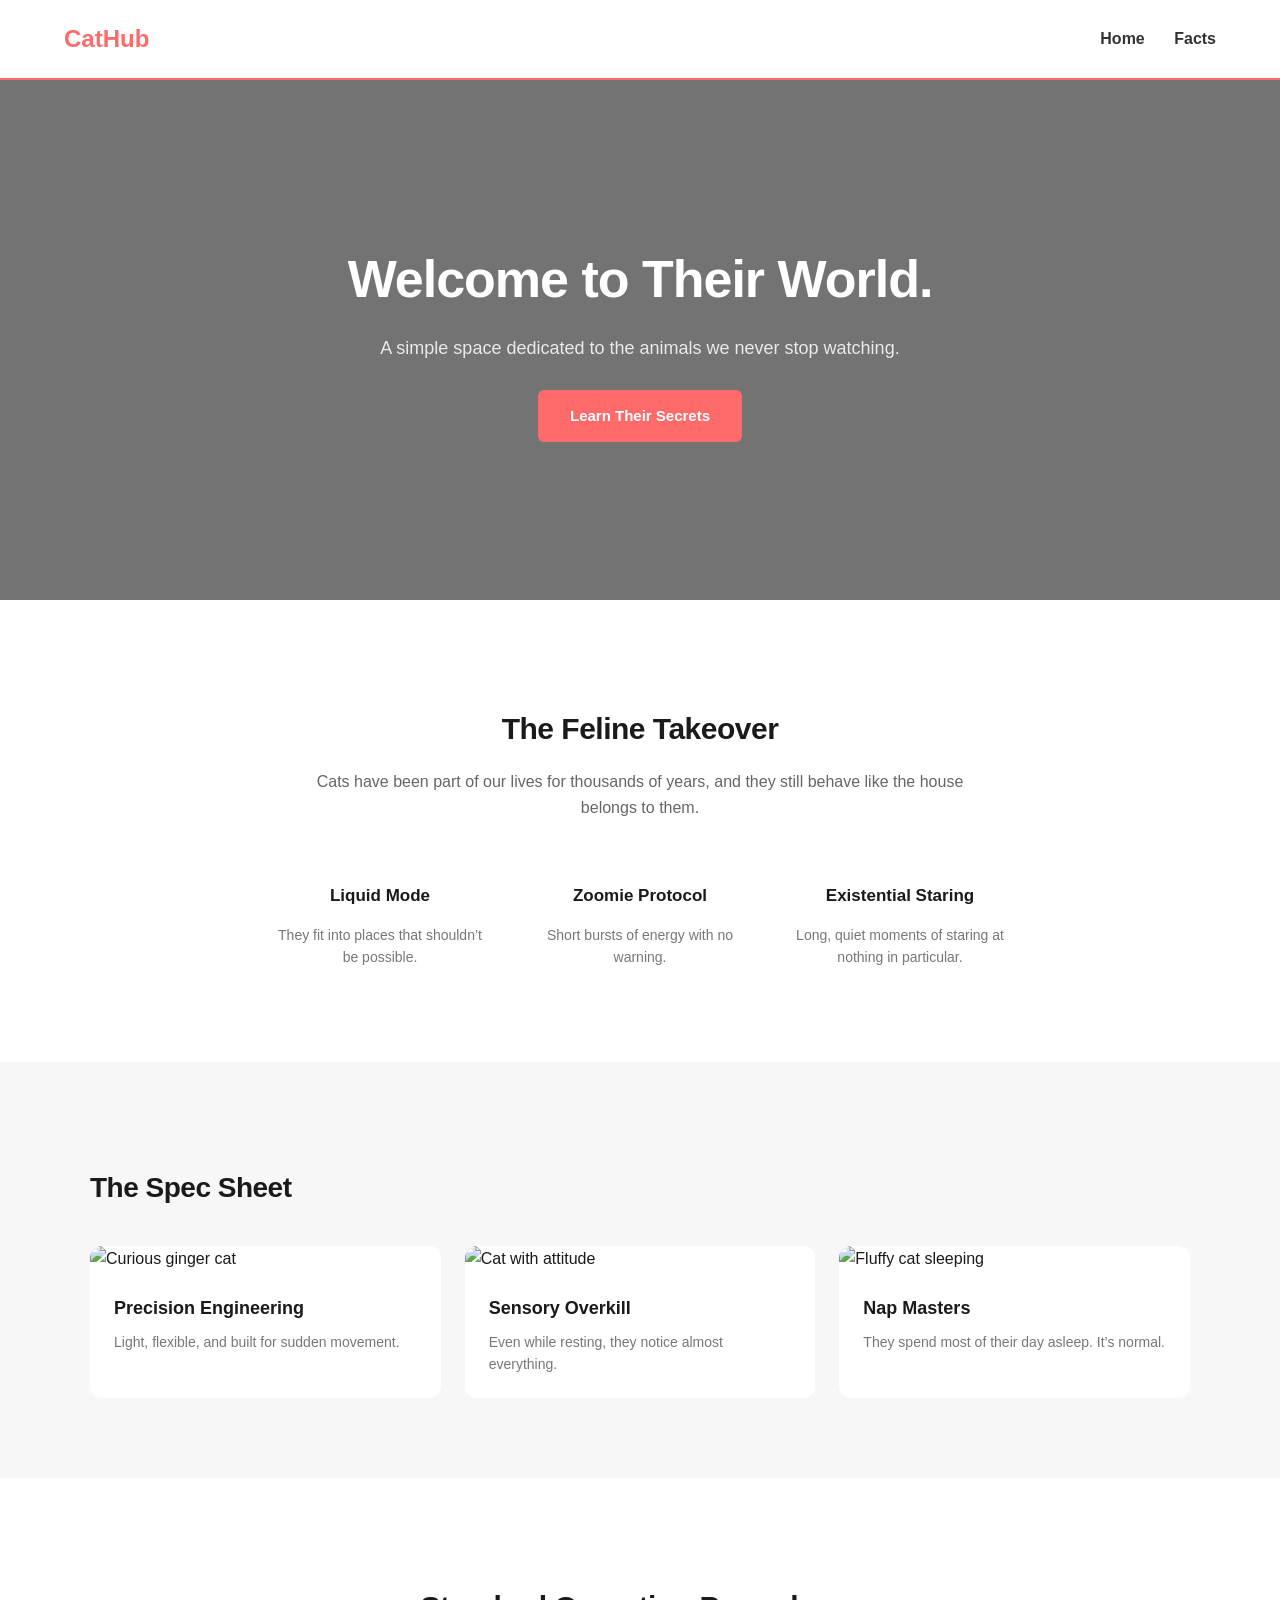
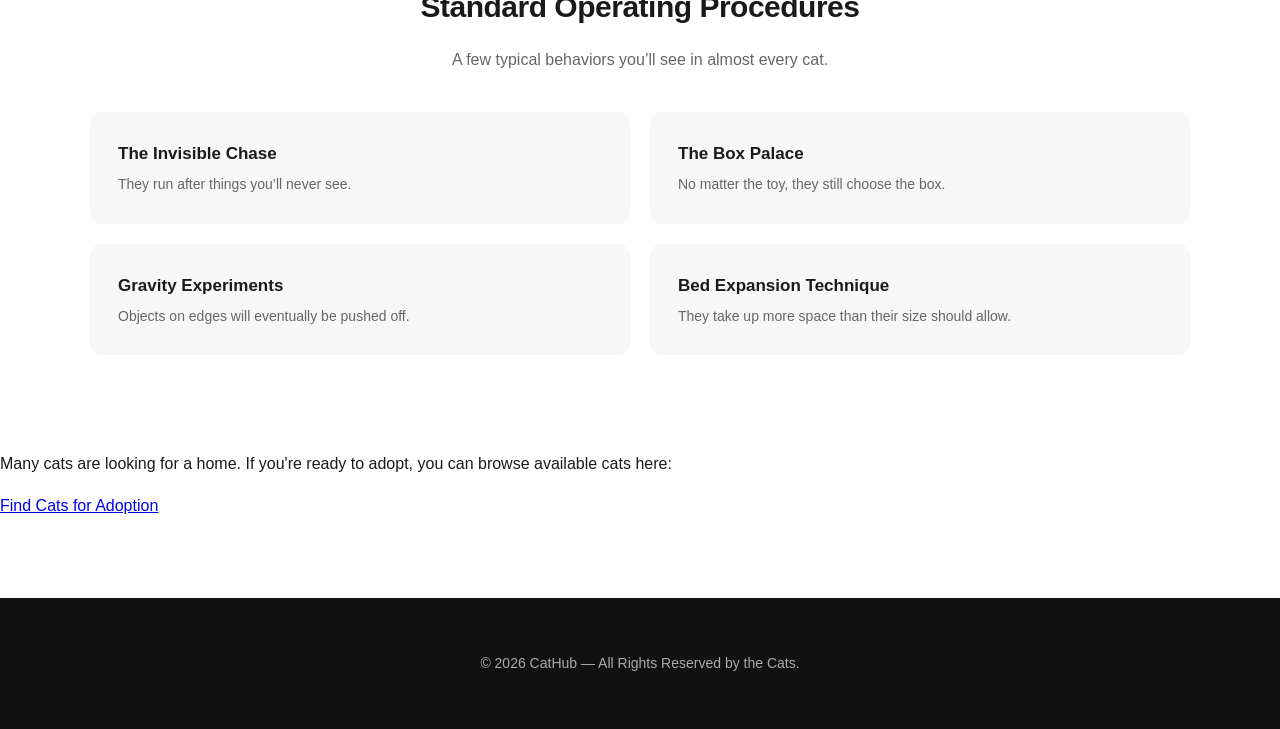
==== commit e551e42e: "update style2" ====
--- a/index.html
+++ b/index.html
@@ -112,6 +112,11 @@
             </div>
         </div>
     </section>
+     <div class="adopt-section">
+            <p>Many cats are looking for a home. If you're ready to adopt, you can browse available cats here:</p>
+ <a href="https://newstartcatrescue.org.uk" class="adopt-link" target="_blank">Find Cats for Adoption</a>
+
+        </div>
 
     <footer>
         <p>&copy; 2026 CatHub — All Rights Reserved by the Cats.</p>
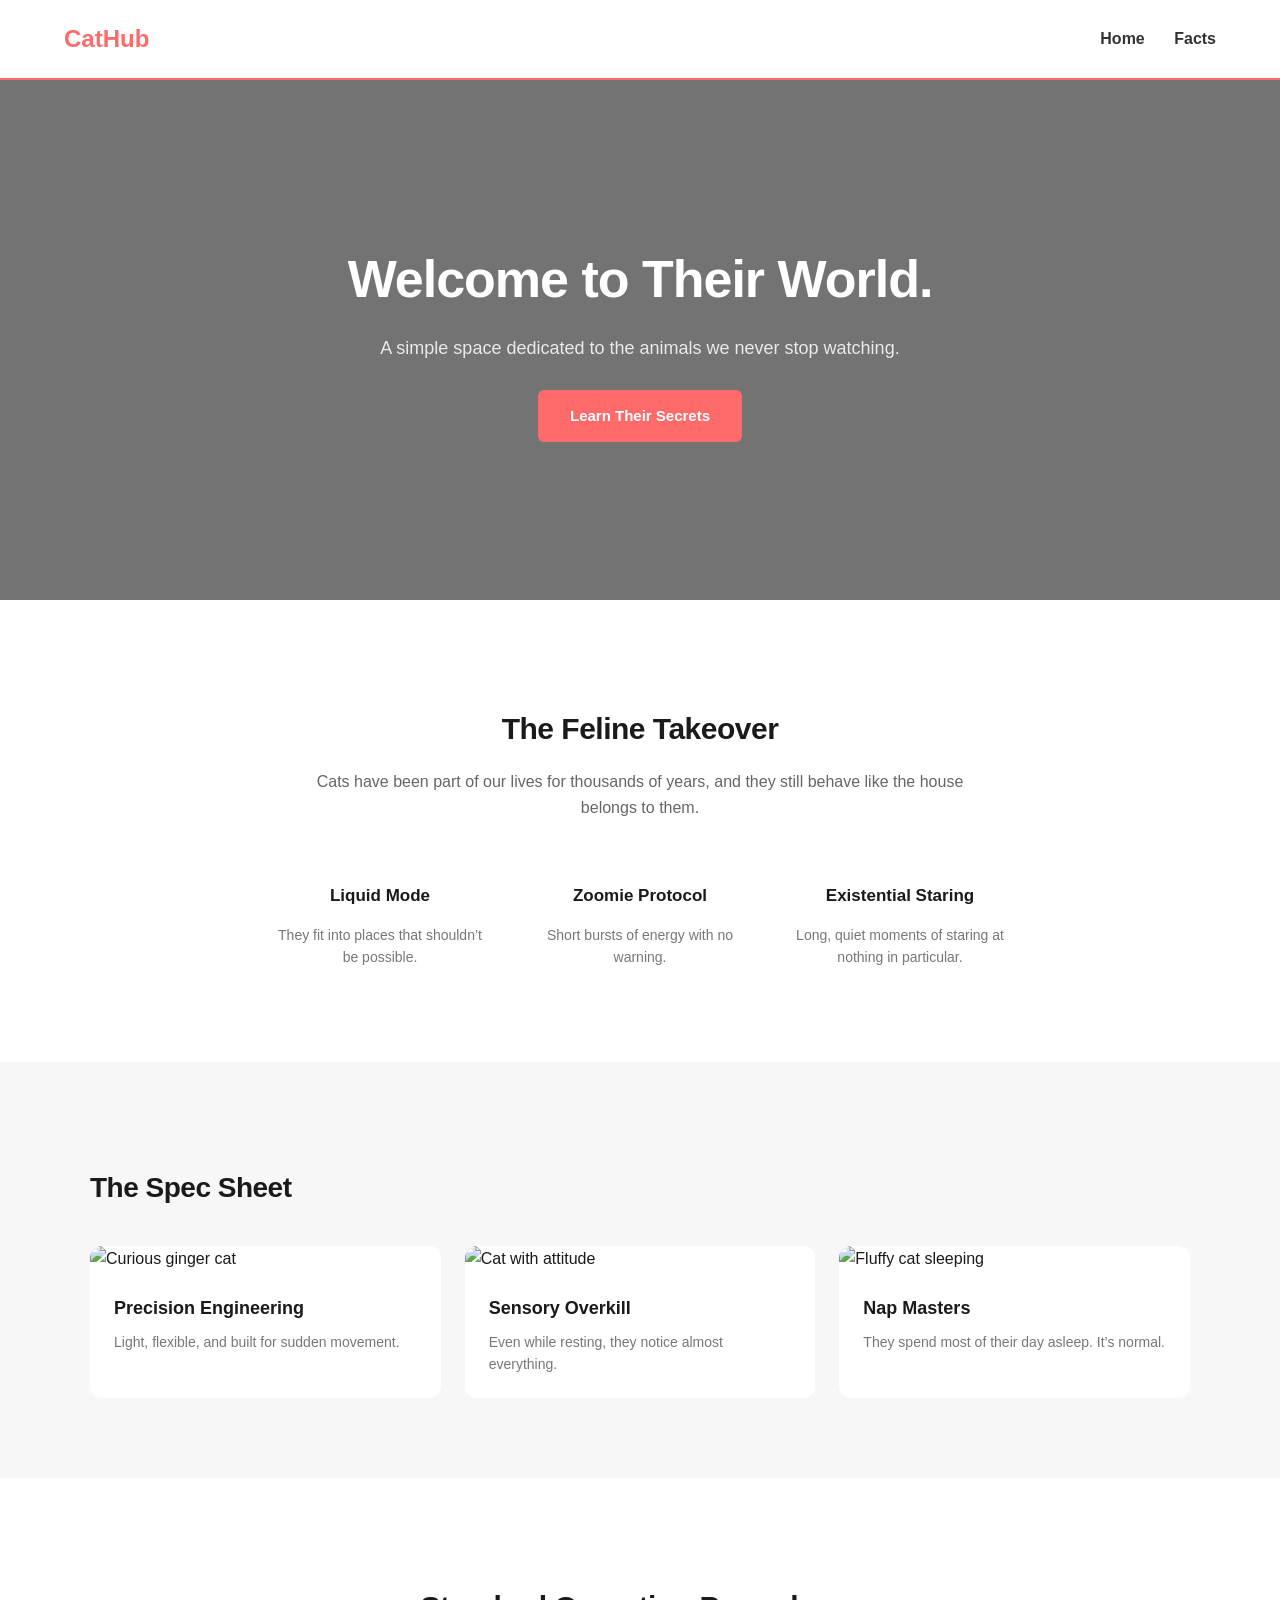
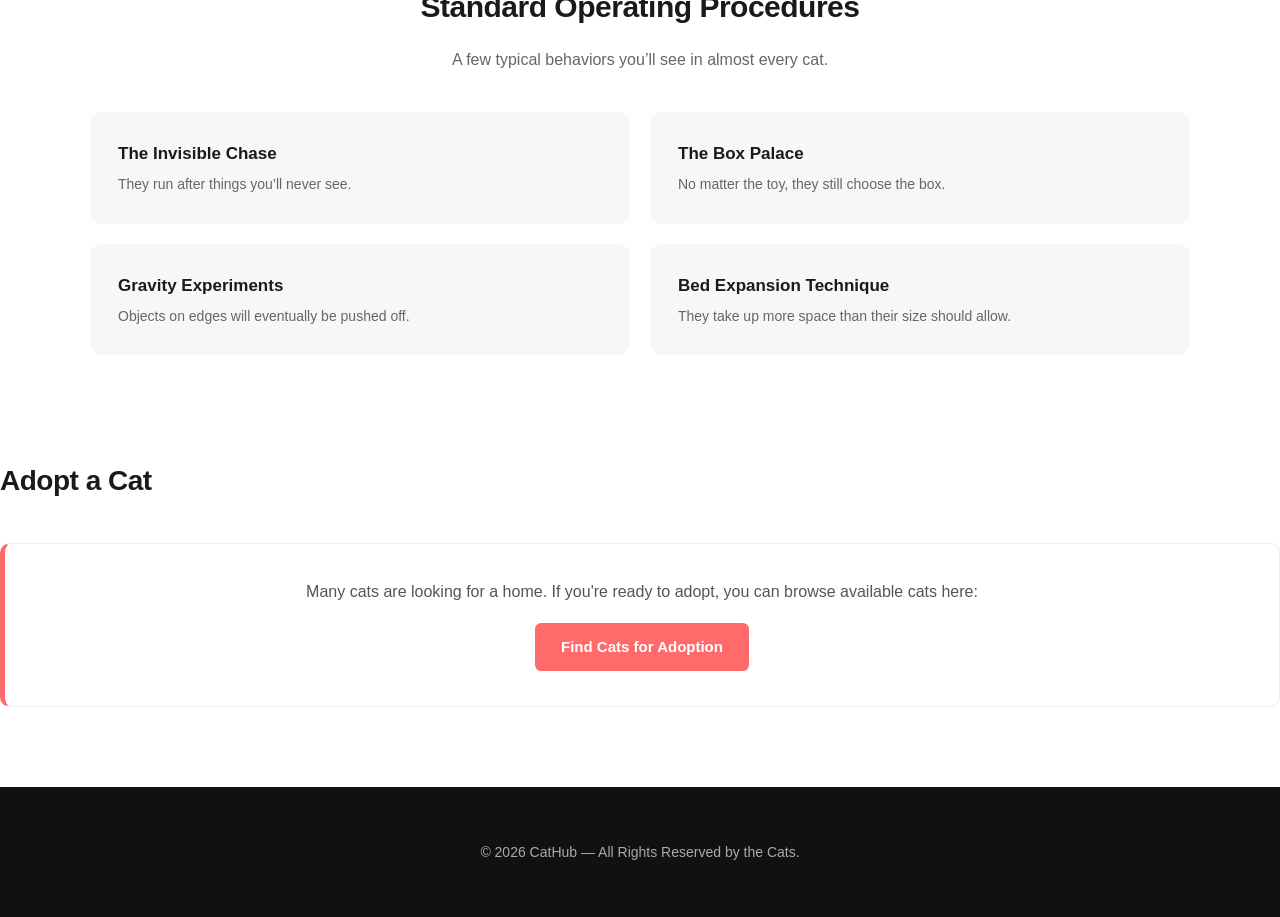
==== commit ace89fa0: "update index" ====
--- a/index.html
+++ b/index.html
@@ -112,11 +112,14 @@
             </div>
         </div>
     </section>
-     <div class="adopt-section">
+     <div class="home-adopt">
+          <h2 class="section-title">Adopt a Cat</h2>
+        <div class="adopt-section">
             <p>Many cats are looking for a home. If you're ready to adopt, you can browse available cats here:</p>
  <a href="https://newstartcatrescue.org.uk" class="adopt-link" target="_blank">Find Cats for Adoption</a>
 
         </div>
+     </div>
 
     <footer>
         <p>&copy; 2026 CatHub — All Rights Reserved by the Cats.</p>
--- a/style.css
+++ b/style.css
@@ -233,6 +233,40 @@
     font-size: 14px;
     color: #666;
     line-height: 1.6;
+}
+
+
+/* Adopt a Cat Section */
+.adopt-section {
+    background: #ffffff;
+    padding: 35px;
+    border-radius: 10px;
+    border: 1px solid #eeeeee;
+    border-left: 5px solid #ff6b6b;
+    margin: 40px 0 20px;
+    text-align: center;
+}
+
+.adopt-section p {
+    margin: 0 0 18px 0;
+    font-size: 16px;
+    color: #555;
+}
+
+.adopt-link {
+    display: inline-block;
+    padding: 12px 26px;
+    background: #ff6b6b;
+    color: #fff;
+    text-decoration: none;
+    border-radius: 6px;
+    font-weight: bold;
+    font-size: 15px;
+    transition: 0.3s;
+}
+
+.adopt-link:hover {
+    background: #ff4a4a;
 }
 
 @media (max-width: 1100px) {
